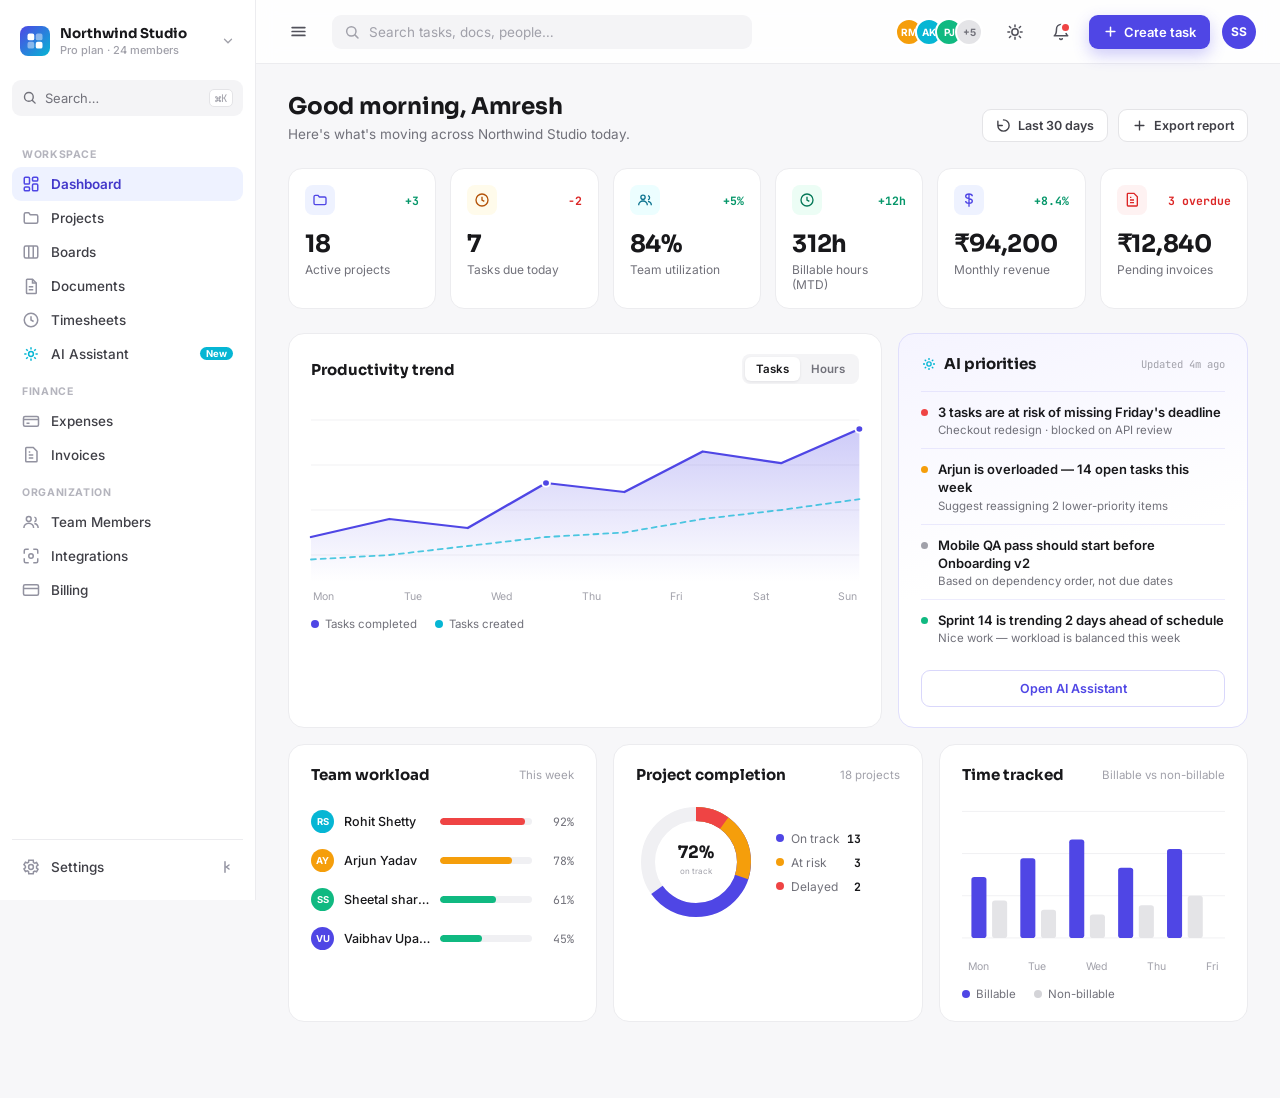
==== index.html @ cc71d393 "Initial commit" ====
<!DOCTYPE html>
<html lang="en">
<head>
  <meta charset="UTF-8" />
  <meta name="viewport" content="width=device-width, initial-scale=1.0" />
  <title>Dashboard · FlowBoard AI</title>

  <link rel="preconnect" href="https://fonts.googleapis.com" />
  <link rel="preconnect" href="https://fonts.gstatic.com" crossorigin />
  <link href="https://fonts.googleapis.com/css2?family=Sora:wght@500;600;700;800&family=Inter:wght@400;500;600;700&family=JetBrains+Mono:wght@400;500&display=swap" rel="stylesheet" />

  <link rel="stylesheet" href="styles.css" />
</head>
<body>

  <div class="app">

    <!--SIDEBAR-->
    <aside class="sidebar" id="sidebar">

      <div class="workspace-switcher" id="workspaceSwitcher">
        <span class="workspace-mark">
          <svg width="18" height="18" viewBox="0 0 24 24" fill="none">
            <rect x="2" y="2" width="9" height="9" rx="2.5" fill="currentColor" />
            <rect x="13" y="2" width="9" height="9" rx="2.5" fill="currentColor" opacity="0.45" />
            <rect x="2" y="13" width="9" height="9" rx="2.5" fill="currentColor" opacity="0.45" />
            <rect x="13" y="13" width="9" height="9" rx="2.5" fill="currentColor" />
          </svg>
        </span>
        <span class="workspace-name">
          Northwind Studio
          <small>Pro plan · 24 members</small>
        </span>
        <svg class="workspace-caret" width="14" height="14" viewBox="0 0 24 24" fill="none" stroke="currentColor" stroke-width="2.2" stroke-linecap="round"><path d="m6 9 6 6 6-6"/></svg>
      </div>

      <button class="sidebar-search" id="searchTrigger">
        <svg width="15" height="15" viewBox="0 0 24 24" fill="none" stroke="currentColor" stroke-width="2.2" stroke-linecap="round"><circle cx="11" cy="11" r="7"/><path d="m21 21-4.3-4.3"/></svg>
        <span>Search…</span>
        <kbd>⌘K</kbd>
      </button>

      <nav class="nav">
        <p class="nav-label">Workspace</p>
        <a class="nav-link is-active" href="index.html" data-tip="Dashboard">
          <svg width="18" height="18" viewBox="0 0 24 24" fill="none" stroke="currentColor" stroke-width="2"><rect x="3" y="3" width="7" height="9" rx="1.5"/><rect x="14" y="3" width="7" height="5" rx="1.5"/><rect x="14" y="12" width="7" height="9" rx="1.5"/><rect x="3" y="16" width="7" height="5" rx="1.5"/></svg>
          <span>Dashboard</span>
        </a>
        <a class="nav-link" href="#" data-soon data-tip="Projects">
          <svg width="18" height="18" viewBox="0 0 24 24" fill="none" stroke="currentColor" stroke-width="2"><path d="M3 7a2 2 0 0 1 2-2h4l2 2.5h8A2 2 0 0 1 21 9.5V17a2 2 0 0 1-2 2H5a2 2 0 0 1-2-2V7Z"/></svg>
          <span>Projects</span>
        </a>
        <a class="nav-link" href="board.html" data-tip="Boards">
          <svg width="18" height="18" viewBox="0 0 24 24" fill="none" stroke="currentColor" stroke-width="2"><rect x="3" y="4" width="18" height="16" rx="2"/><path d="M9 4v16M15 4v16"/></svg>
          <span>Boards</span>
        </a>
        <a class="nav-link" href="#" data-soon data-tip="Documents">
          <svg width="18" height="18" viewBox="0 0 24 24" fill="none" stroke="currentColor" stroke-width="2"><path d="M7 3h7l5 5v13a1 1 0 0 1-1 1H7a1 1 0 0 1-1-1V4a1 1 0 0 1 1-1Z"/><path d="M14 3v5h5M9 13h6M9 17h6"/></svg>
          <span>Documents</span>
        </a>
        <a class="nav-link" href="#" data-soon data-tip="Timesheets">
          <svg width="18" height="18" viewBox="0 0 24 24" fill="none" stroke="currentColor" stroke-width="2"><circle cx="12" cy="12" r="9"/><path d="M12 7v5l3.5 2"/></svg>
          <span>Timesheets</span>
        </a>
        <a class="nav-link nav-link-ai" href="#" data-soon data-tip="AI Assistant">
          <svg width="18" height="18" viewBox="0 0 24 24" fill="none" stroke="currentColor" stroke-width="2" stroke-linejoin="round"><path d="M12 3v3M12 18v3M3 12h3M18 12h3M5.6 5.6l2.1 2.1M16.3 16.3l2.1 2.1M5.6 18.4l2.1-2.1M16.3 7.7l2.1-2.1"/><circle cx="12" cy="12" r="3.2"/></svg>
          <span>AI Assistant</span>
          <span class="nav-pill">New</span>
        </a>

        <p class="nav-label">Finance</p>
        <a class="nav-link" href="#" data-soon data-tip="Expenses">
          <svg width="18" height="18" viewBox="0 0 24 24" fill="none" stroke="currentColor" stroke-width="2"><rect x="2" y="6" width="20" height="13" rx="2"/><path d="M2 10h20M6 15h4"/></svg>
          <span>Expenses</span>
        </a>
        <a class="nav-link" href="#" data-soon data-tip="Invoices">
          <svg width="18" height="18" viewBox="0 0 24 24" fill="none" stroke="currentColor" stroke-width="2"><path d="M6 2h9l5 5v13a1 1 0 0 1-1 1H6a1 1 0 0 1-1-1V3a1 1 0 0 1 1-1Z"/><path d="M9 12h6M9 16h6M9 8h2"/></svg>
          <span>Invoices</span>
        </a>

        <p class="nav-label">Organization</p>
        <a class="nav-link" href="#" data-soon data-tip="Team Members">
          <svg width="18" height="18" viewBox="0 0 24 24" fill="none" stroke="currentColor" stroke-width="2"><circle cx="9" cy="8" r="3.2"/><path d="M2.5 20a6.5 6.5 0 0 1 13 0"/><path d="M16.5 5.5a3.2 3.2 0 0 1 0 6.2M21.5 20a6 6 0 0 0-5-5.9"/></svg>
          <span>Team Members</span>
        </a>
        <a class="nav-link" href="#" data-soon data-tip="Integrations">
          <svg width="18" height="18" viewBox="0 0 24 24" fill="none" stroke="currentColor" stroke-width="2"><path d="M9 3H5a2 2 0 0 0-2 2v4M15 3h4a2 2 0 0 1 2 2v4M9 21H5a2 2 0 0 1-2-2v-4M15 21h4a2 2 0 0 0 2-2v-4"/><circle cx="12" cy="12" r="3"/></svg>
          <span>Integrations</span>
        </a>
        <a class="nav-link" href="#" data-soon data-tip="Billing">
          <svg width="18" height="18" viewBox="0 0 24 24" fill="none" stroke="currentColor" stroke-width="2"><rect x="2" y="5" width="20" height="14" rx="2"/><path d="M2 10h20"/></svg>
          <span>Billing</span>
        </a>
      </nav>

      <div class="sidebar-foot">
        <a class="nav-link" href="#" data-soon data-tip="Settings">
          <svg width="18" height="18" viewBox="0 0 24 24" fill="none" stroke="currentColor" stroke-width="2"><circle cx="12" cy="12" r="3.2"/><path d="M19.4 13a7.6 7.6 0 0 0 0-2l2-1.6-2-3.4-2.4 1a7.8 7.8 0 0 0-1.7-1L15 3h-6l-.3 2.6a7.8 7.8 0 0 0-1.7 1l-2.4-1-2 3.4L4.6 11a7.6 7.6 0 0 0 0 2l-2 1.6 2 3.4 2.4-1a7.8 7.8 0 0 0 1.7 1L9 21h6l.3-2.6a7.8 7.8 0 0 0 1.7-1l2.4 1 2-3.4-2-1.6Z"/></svg>
          <span>Settings</span>
        </a>
        <button class="collapse-btn" id="collapseBtn" aria-label="Collapse sidebar">
          <svg width="16" height="16" viewBox="0 0 24 24" fill="none" stroke="currentColor" stroke-width="2.2" stroke-linecap="round"><path d="M9 4v16M15 9l-4 3 4 3"/></svg>
        </button>
      </div>
    </aside>

    <!--MAIN-->
    <div class="main">

      <header class="topbar">
        <button class="icon-btn mobile-only" id="mobileNavBtn" aria-label="Open menu">
          <svg width="19" height="19" viewBox="0 0 24 24" fill="none" stroke="currentColor" stroke-width="2.2" stroke-linecap="round"><path d="M4 7h16M4 12h16M4 17h16"/></svg>
        </button>

        <div class="topbar-search">
          <svg width="16" height="16" viewBox="0 0 24 24" fill="none" stroke="currentColor" stroke-width="2.2" stroke-linecap="round"><circle cx="11" cy="11" r="7"/><path d="m21 21-4.3-4.3"/></svg>
          <input type="text" placeholder="Search tasks, docs, people…" />
        </div>

        <div class="topbar-right">
          <div class="presence-mini" title="8 teammates online">
            <span class="presence-mini-avatar avatar-amber">RM</span>
            <span class="presence-mini-avatar avatar-cyan">AK</span>
            <span class="presence-mini-avatar avatar-emerald">PJ</span>
            <span class="presence-mini-avatar presence-mini-more">+5</span>
          </div>

          <button class="icon-btn" id="themeToggle" aria-label="Toggle dark mode">
            <svg class="icon-sun" width="18" height="18" viewBox="0 0 24 24" fill="none" stroke="currentColor" stroke-width="2" stroke-linecap="round"><circle cx="12" cy="12" r="4.2"/><path d="M12 2.5v2.4M12 19.1v2.4M4.6 4.6l1.7 1.7M17.7 17.7l1.7 1.7M2.5 12h2.4M19.1 12h2.4M4.6 19.4l1.7-1.7M17.7 6.3l1.7-1.7"/></svg>
            <svg class="icon-moon" width="18" height="18" viewBox="0 0 24 24" fill="none" stroke="currentColor" stroke-width="2" stroke-linecap="round" stroke-linejoin="round"><path d="M20 14.5A8.5 8.5 0 1 1 9.5 4a6.8 6.8 0 0 0 10.5 10.5Z"/></svg>
          </button>

          <button class="icon-btn has-dot" id="notifBtn" aria-label="Notifications">
            <svg width="18" height="18" viewBox="0 0 24 24" fill="none" stroke="currentColor" stroke-width="2" stroke-linecap="round" stroke-linejoin="round"><path d="M18 8a6 6 0 0 0-12 0c0 7-3 9-3 9h18s-3-2-3-9"/><path d="M13.7 21a2 2 0 0 1-3.4 0"/></svg>
          </button>

          <button class="create-btn" id="createTaskBtn">
            <svg width="15" height="15" viewBox="0 0 24 24" fill="none" stroke="currentColor" stroke-width="2.4" stroke-linecap="round"><path d="M12 5v14M5 12h14"/></svg>
            Create task
          </button>

          <button class="user-chip" id="userMenuBtn">
            <span class="user-avatar avatar-indigo">SS</span>
          </button>
        </div>
      </header>

      <main class="content">

        <div class="page-head">
          <div>
            <h1>Good morning, Amresh</h1>
            <p>Here's what's moving across Northwind Studio today.</p>
          </div>
          <div class="page-head-actions">
            <button class="ghost-btn">
              <svg width="15" height="15" viewBox="0 0 24 24" fill="none" stroke="currentColor" stroke-width="2.2" stroke-linecap="round"><path d="M3 12a9 9 0 1 0 9-9M3 12V5M3 12h7"/></svg>
              Last 30 days
            </button>
            <button class="ghost-btn">
              <svg width="15" height="15" viewBox="0 0 24 24" fill="none" stroke="currentColor" stroke-width="2.2" stroke-linecap="round"><path d="M12 5v14M5 12h14"/></svg>
              Export report
            </button>
          </div>
        </div>

        <!--KPI CARDS-->
        <section class="kpi-grid">

          <div class="kpi-card">
            <div class="kpi-top">
              <span class="kpi-icon kpi-icon-indigo">
                <svg width="16" height="16" viewBox="0 0 24 24" fill="none" stroke="currentColor" stroke-width="2"><path d="M3 7a2 2 0 0 1 2-2h4l2 2.5h8A2 2 0 0 1 21 9.5V17a2 2 0 0 1-2 2H5a2 2 0 0 1-2-2V7Z"/></svg>
              </span>
              <span class="kpi-trend kpi-trend-up">+3</span>
            </div>
            <p class="kpi-value">18</p>
            <p class="kpi-label">Active projects</p>
          </div>

          <div class="kpi-card">
            <div class="kpi-top">
              <span class="kpi-icon kpi-icon-warning">
                <svg width="16" height="16" viewBox="0 0 24 24" fill="none" stroke="currentColor" stroke-width="2"><circle cx="12" cy="12" r="9"/><path d="M12 7v5l3.5 2"/></svg>
              </span>
              <span class="kpi-trend kpi-trend-down">-2</span>
            </div>
            <p class="kpi-value">7</p>
            <p class="kpi-label">Tasks due today</p>
          </div>

          <div class="kpi-card">
            <div class="kpi-top">
              <span class="kpi-icon kpi-icon-cyan">
                <svg width="16" height="16" viewBox="0 0 24 24" fill="none" stroke="currentColor" stroke-width="2"><circle cx="9" cy="8" r="3.2"/><path d="M2.5 20a6.5 6.5 0 0 1 13 0"/><path d="M16.5 5.5a3.2 3.2 0 0 1 0 6.2M21.5 20a6 6 0 0 0-5-5.9"/></svg>
              </span>
              <span class="kpi-trend kpi-trend-up">+5%</span>
            </div>
            <p class="kpi-value">84%</p>
            <p class="kpi-label">Team utilization</p>
          </div>

          <div class="kpi-card">
            <div class="kpi-top">
              <span class="kpi-icon kpi-icon-emerald">
                <svg width="16" height="16" viewBox="0 0 24 24" fill="none" stroke="currentColor" stroke-width="2"><circle cx="12" cy="12" r="9"/><path d="M12 7v5l3.5 2"/></svg>
              </span>
              <span class="kpi-trend kpi-trend-up">+12h</span>
            </div>
            <p class="kpi-value">312h</p>
            <p class="kpi-label">Billable hours (MTD)</p>
          </div>

          <div class="kpi-card">
            <div class="kpi-top">
              <span class="kpi-icon kpi-icon-indigo">
                <svg width="16" height="16" viewBox="0 0 24 24" fill="none" stroke="currentColor" stroke-width="2"><path d="M12 2v20M17 6.5c0-2-2.2-3.5-5-3.5s-5 1.4-5 3.5 2.2 3 5 3.5c2.8.5 5 1.5 5 3.5s-2.2 3.5-5 3.5-5-1.5-5-3.5"/></svg>
              </span>
              <span class="kpi-trend kpi-trend-up">+8.4%</span>
            </div>
            <p class="kpi-value">₹94,200</p>
            <p class="kpi-label">Monthly revenue</p>
          </div>

          <div class="kpi-card">
            <div class="kpi-top">
              <span class="kpi-icon kpi-icon-danger">
                <svg width="16" height="16" viewBox="0 0 24 24" fill="none" stroke="currentColor" stroke-width="2"><path d="M6 2h9l5 5v13a1 1 0 0 1-1 1H6a1 1 0 0 1-1-1V3a1 1 0 0 1 1-1Z"/><path d="M9 12h6M9 16h6M9 8h2"/></svg>
              </span>
              <span class="kpi-trend kpi-trend-down">3 overdue</span>
            </div>
            <p class="kpi-value">₹12,840</p>
            <p class="kpi-label">Pending invoices</p>
          </div>

        </section>

        <!--ANALYTICS + AI WIDGET-->
        <section class="dash-grid">

          <div class="panel chart-panel">
            <div class="panel-head">
              <h2>Productivity trend</h2>
              <div class="panel-tabs">
                <button class="panel-tab is-active">Tasks</button>
                <button class="panel-tab">Hours</button>
              </div>
            </div>
            <svg class="trend-chart" viewBox="0 0 560 200" preserveAspectRatio="none">
              <defs>
                <linearGradient id="trendFill" x1="0" y1="0" x2="0" y2="1">
                  <stop offset="0%" stop-color="#4F46E5" stop-opacity="0.28"/>
                  <stop offset="100%" stop-color="#4F46E5" stop-opacity="0"/>
                </linearGradient>
              </defs>
              <g class="grid-lines">
                <line x1="0" y1="20" x2="560" y2="20"/>
                <line x1="0" y1="70" x2="560" y2="70"/>
                <line x1="0" y1="120" x2="560" y2="120"/>
                <line x1="0" y1="170" x2="560" y2="170"/>
              </g>
              <path class="trend-area" d="M0,150 L80,130 L160,140 L240,90 L320,100 L400,55 L480,68 L560,30 L560,200 L0,200 Z" fill="url(#trendFill)"/>
              <path class="trend-line" d="M0,150 L80,130 L160,140 L240,90 L320,100 L400,55 L480,68 L560,30" fill="none"/>
              <path class="trend-line-2" d="M0,175 L80,170 L160,160 L240,150 L320,145 L400,130 L480,120 L560,108" fill="none"/>
              <g class="trend-dots">
                <circle cx="240" cy="90" r="4"/>
                <circle cx="560" cy="30" r="4"/>
              </g>
            </svg>
            <div class="chart-axis">
              <span>Mon</span><span>Tue</span><span>Wed</span><span>Thu</span><span>Fri</span><span>Sat</span><span>Sun</span>
            </div>
            <div class="chart-legend">
              <span><i class="dot dot-indigo"></i>Tasks completed</span>
              <span><i class="dot dot-cyan"></i>Tasks created</span>
            </div>
          </div>

          <div class="panel ai-panel">
            <div class="panel-head">
              <h2>
                <svg width="16" height="16" viewBox="0 0 24 24" fill="none" stroke="currentColor" stroke-width="2" stroke-linejoin="round"><path d="M12 3v3M12 18v3M3 12h3M18 12h3M5.6 5.6l2.1 2.1M16.3 16.3l2.1 2.1M5.6 18.4l2.1-2.1M16.3 7.7l2.1-2.1"/><circle cx="12" cy="12" r="3.2"/></svg>
                AI priorities
              </h2>
              <span class="ai-refresh">Updated 4m ago</span>
            </div>

            <div class="ai-item ai-item-danger">
              <span class="ai-item-dot"></span>
              <div>
                <p class="ai-item-title">3 tasks are at risk of missing Friday's deadline</p>
                <p class="ai-item-sub">Checkout redesign · blocked on API review</p>
              </div>
            </div>

            <div class="ai-item ai-item-warning">
              <span class="ai-item-dot"></span>
              <div>
                <p class="ai-item-title">Arjun is overloaded — 14 open tasks this week</p>
                <p class="ai-item-sub">Suggest reassigning 2 lower-priority items</p>
              </div>
            </div>

            <div class="ai-item">
              <span class="ai-item-dot"></span>
              <div>
                <p class="ai-item-title">Mobile QA pass should start before Onboarding v2</p>
                <p class="ai-item-sub">Based on dependency order, not due dates</p>
              </div>
            </div>

            <div class="ai-item ai-item-success">
              <span class="ai-item-dot"></span>
              <div>
                <p class="ai-item-title">Sprint 14 is trending 2 days ahead of schedule</p>
                <p class="ai-item-sub">Nice work — workload is balanced this week</p>
              </div>
            </div>

            <button class="ai-cta">Open AI Assistant</button>
          </div>

        </section>

        <section class="dash-grid dash-grid-secondary">

          <div class="panel">
            <div class="panel-head">
              <h2>Team workload</h2>
              <span class="panel-note">This week</span>
            </div>
            <div class="workload-list">
              <div class="workload-row">
                <span class="mini-avatar avatar-cyan">RS</span>
                <span class="workload-name">Rohit Shetty</span>
                <div class="workload-bar"><i style="width:92%; background:#EF4444;"></i></div>
                <span class="workload-pct">92%</span>
              </div>
              <div class="workload-row">
                <span class="mini-avatar avatar-amber">AY</span>
                <span class="workload-name">Arjun Yadav</span>
                <div class="workload-bar"><i style="width:78%; background:#F59E0B;"></i></div>
                <span class="workload-pct">78%</span>
              </div>
              <div class="workload-row">
                <span class="mini-avatar avatar-emerald">SS</span>
                <span class="workload-name">Sheetal sharma</span>
                <div class="workload-bar"><i style="width:61%; background:#10B981;"></i></div>
                <span class="workload-pct">61%</span>
              </div>
              <div class="workload-row">
                <span class="mini-avatar avatar-indigo">VU</span>
                <span class="workload-name">Vaibhav Upadhyay</span>
                <div class="workload-bar"><i style="width:45%; background:#10B981;"></i></div>
                <span class="workload-pct">45%</span>
              </div>
            </div>
          </div>

          <div class="panel">
            <div class="panel-head">
              <h2>Project completion</h2>
              <span class="panel-note">18 projects</span>
            </div>
            <div class="donut-wrap">
              <svg viewBox="0 0 120 120" class="donut">
                <circle cx="60" cy="60" r="48" fill="none" stroke-width="14" class="donut-track"/>
                <circle cx="60" cy="60" r="48" fill="none" stroke-width="14" class="donut-seg donut-seg-1" stroke-dasharray="301.6" stroke-dashoffset="105.5"/>
                <circle cx="60" cy="60" r="48" fill="none" stroke-width="14" class="donut-seg donut-seg-2" stroke-dasharray="301.6" stroke-dashoffset="211"/>
                <circle cx="60" cy="60" r="48" fill="none" stroke-width="14" class="donut-seg donut-seg-3" stroke-dasharray="301.6" stroke-dashoffset="271.5"/>
                <text x="60" y="56" class="donut-num">72%</text>
                <text x="60" y="72" class="donut-sub">on track</text>
              </svg>
              <div class="donut-legend">
                <span><i class="dot dot-indigo"></i>On track <b>13</b></span>
                <span><i class="dot dot-warning"></i>At risk <b>3</b></span>
                <span><i class="dot dot-danger"></i>Delayed <b>2</b></span>
              </div>
            </div>
          </div>

          <div class="panel">
            <div class="panel-head">
              <h2>Time tracked</h2>
              <span class="panel-note">Billable vs non-billable</span>
            </div>
            <svg class="bar-chart" viewBox="0 0 280 160" preserveAspectRatio="none">
              <g class="bar-grid">
                <line x1="0" y1="10" x2="280" y2="10"/>
                <line x1="0" y1="55" x2="280" y2="55"/>
                <line x1="0" y1="100" x2="280" y2="100"/>
                <line x1="0" y1="145" x2="280" y2="145"/>
              </g>
              <g class="bars">
                <rect x="10" y="80" width="16" height="65" rx="3" class="bar-billable"/>
                <rect x="32" y="105" width="16" height="40" rx="3" class="bar-nonbillable"/>
                <rect x="62" y="60" width="16" height="85" rx="3" class="bar-billable"/>
                <rect x="84" y="115" width="16" height="30" rx="3" class="bar-nonbillable"/>
                <rect x="114" y="40" width="16" height="105" rx="3" class="bar-billable"/>
                <rect x="136" y="120" width="16" height="25" rx="3" class="bar-nonbillable"/>
                <rect x="166" y="70" width="16" height="75" rx="3" class="bar-billable"/>
                <rect x="188" y="110" width="16" height="35" rx="3" class="bar-nonbillable"/>
                <rect x="218" y="50" width="16" height="95" rx="3" class="bar-billable"/>
                <rect x="240" y="100" width="16" height="45" rx="3" class="bar-nonbillable"/>
              </g>
            </svg>
            <div class="chart-axis chart-axis-5">
              <span>Mon</span><span>Tue</span><span>Wed</span><span>Thu</span><span>Fri</span>
            </div>
            <div class="chart-legend">
              <span><i class="dot dot-indigo"></i>Billable</span>
              <span><i class="dot dot-neutral"></i>Non-billable</span>
            </div>
          </div>

        </section>

      </main>
    </div>
  </div>

  <div class="drawer-overlay" id="drawerOverlay"></div>
  <div class="toast" id="toast">
    <svg width="18" height="18" viewBox="0 0 24 24" fill="none" stroke="currentColor" stroke-width="2.4" stroke-linecap="round" stroke-linejoin="round"><path d="M20 6 9 17l-5-5"/></svg>
    <span id="toastText">Done</span>
  </div>

  <script src="app.js"></script>
</body>
</html>
---- styles.css ----
/* ====================================================================
   FlowBoard AI — app shell (dashboard + board)
   Same approach as the login page: no custom properties, theming is
   done by duplicating the rules that change under body.dark.
   ==================================================================== */

* {
  margin: 0;
  padding: 0;
  box-sizing: border-box;
}

body {
  font-family: "Inter", -apple-system, BlinkMacSystemFont, sans-serif;
  background: #F7F7F9;
  color: #18181B;
  transition: background 0.3s ease, color 0.3s ease;
}

body.dark {
  background: #0B0B12;
  color: #F4F4F6;
}

a { color: inherit; text-decoration: none; }
button { font-family: inherit; cursor: pointer; background: none; border: none; }
input { font-family: inherit; }
ul { list-style: none; }
svg { display: block; }

/* ================================================================
   APP SHELL
   ================================================================ */

.app {
  display: flex;
  min-height: 100vh;
}

/* ---------------------------------------------------------------- */
/* Sidebar                                                            */
/* ---------------------------------------------------------------- */

.sidebar {
  width: 256px;
  flex-shrink: 0;
  background: #ffffff;
  border-right: 1px solid #ECECEF;
  display: flex;
  flex-direction: column;
  padding: 16px 12px;
  position: sticky;
  top: 0;
  height: 100vh;
  overflow-y: auto;
  transition: width 0.22s ease, transform 0.25s ease;
  z-index: 30;
}

body.dark .sidebar {
  background: #111118;
  border-right-color: #1F1F2B;
}

.sidebar.is-collapsed {
  width: 76px;
}

.workspace-switcher {
  display: flex;
  align-items: center;
  gap: 10px;
  padding: 9px 8px;
  border-radius: 10px;
  cursor: pointer;
  transition: background 0.15s ease;
  margin-bottom: 14px;
}

.workspace-switcher:hover {
  background: #F4F4F6;
}

body.dark .workspace-switcher:hover {
  background: #1A1A24;
}

.workspace-mark {
  width: 30px;
  height: 30px;
  border-radius: 8px;
  flex-shrink: 0;
  display: grid;
  place-items: center;
  color: #fff;
  background: linear-gradient(135deg, #4F46E5, #06B6D4);
}

.workspace-name {
  display: flex;
  flex-direction: column;
  font-family: "Sora", sans-serif;
  font-weight: 700;
  font-size: 13.5px;
  line-height: 1.3;
  white-space: nowrap;
  overflow: hidden;
}

.workspace-name small {
  font-family: "Inter", sans-serif;
  font-weight: 500;
  font-size: 11px;
  color: #A1A1AA;
}

.workspace-caret {
  margin-left: auto;
  color: #A1A1AA;
  flex-shrink: 0;
}

.sidebar.is-collapsed .workspace-name,
.sidebar.is-collapsed .workspace-caret,
.sidebar.is-collapsed .sidebar-search span,
.sidebar.is-collapsed .sidebar-search kbd,
.sidebar.is-collapsed .nav-label,
.sidebar.is-collapsed .nav-link span,
.sidebar.is-collapsed .nav-pill {
  display: none;
}

.sidebar-search {
  display: flex;
  align-items: center;
  gap: 8px;
  width: 100%;
  padding: 9px 10px;
  border-radius: 9px;
  background: #F4F4F6;
  color: #71717A;
  font-size: 13px;
  margin-bottom: 18px;
}

body.dark .sidebar-search {
  background: #1A1A24;
  color: #9292A0;
}

.sidebar-search span { flex: 1; text-align: left; }

.sidebar-search kbd {
  font-family: "JetBrains Mono", monospace;
  font-size: 10.5px;
  background: #ffffff;
  border: 1px solid #E4E4E7;
  border-radius: 5px;
  padding: 1px 5px;
  color: #A1A1AA;
}

body.dark .sidebar-search kbd {
  background: #111118;
  border-color: #2A2A38;
}

.nav {
  flex: 1;
  display: flex;
  flex-direction: column;
}

.nav-label {
  font-size: 10.5px;
  font-weight: 700;
  text-transform: uppercase;
  letter-spacing: 0.06em;
  color: #B4B4BD;
  padding: 14px 10px 6px;
}

body.dark .nav-label { color: #54545F; }

.nav-link {
  display: flex;
  align-items: center;
  gap: 11px;
  padding: 8px 10px;
  border-radius: 9px;
  font-size: 13.5px;
  font-weight: 500;
  color: #3F3F46;
  position: relative;
}

body.dark .nav-link { color: #C7C7D1; }

.nav-link svg { flex-shrink: 0; color: #9292A0; }

.nav-link:hover {
  background: #F4F4F6;
  color: #18181B;
}

body.dark .nav-link:hover {
  background: #1A1A24;
  color: #F4F4F6;
}

.nav-link.is-active {
  background: #EEF2FF;
  color: #4338CA;
  font-weight: 600;
}

.nav-link.is-active svg { color: #4F46E5; }

body.dark .nav-link.is-active {
  background: rgba(79, 70, 229, 0.18);
  color: #A5A6F6;
}

body.dark .nav-link.is-active svg { color: #8B85F0; }

.nav-link-ai svg { color: #06B6D4; }

.nav-pill {
  margin-left: auto;
  font-size: 9.5px;
  font-weight: 700;
  background: #06B6D4;
  color: #fff;
  padding: 1px 6px;
  border-radius: 999px;
}

.sidebar-foot {
  border-top: 1px solid #ECECEF;
  padding-top: 10px;
  margin-top: 8px;
  display: flex;
  align-items: center;
  gap: 6px;
}

body.dark .sidebar-foot { border-top-color: #1F1F2B; }

.sidebar-foot .nav-link { flex: 1; }

.collapse-btn {
  width: 32px;
  height: 32px;
  border-radius: 8px;
  display: grid;
  place-items: center;
  color: #9292A0;
  flex-shrink: 0;
}

.collapse-btn:hover { background: #F4F4F6; color: #18181B; }
body.dark .collapse-btn:hover { background: #1A1A24; color: #F4F4F6; }

.sidebar.is-collapsed .collapse-btn svg { transform: rotate(180deg); }

/* ---------------------------------------------------------------- */
/* Topbar                                                             */
/* ---------------------------------------------------------------- */

.main {
  flex: 1;
  min-width: 0;
  display: flex;
  flex-direction: column;
}

.topbar {
  height: 64px;
  flex-shrink: 0;
  display: flex;
  align-items: center;
  gap: 16px;
  padding: 0 24px;
  background: rgba(255, 255, 255, 0.85);
  backdrop-filter: blur(10px);
  border-bottom: 1px solid #ECECEF;
  position: sticky;
  top: 0;
  z-index: 20;
}

body.dark .topbar {
  background: rgba(17, 17, 24, 0.85);
  border-bottom-color: #1F1F2B;
}

.mobile-only { display: none; }

.topbar-search {
  flex: 1;
  max-width: 420px;
  display: flex;
  align-items: center;
  gap: 9px;
  background: #F4F4F6;
  border-radius: 9px;
  padding: 9px 12px;
  color: #A1A1AA;
}

body.dark .topbar-search { background: #1A1A24; }

.topbar-search input {
  flex: 1;
  background: none;
  border: none;
  outline: none;
  font-size: 13.5px;
  color: #18181B;
}

body.dark .topbar-search input { color: #F4F4F6; }
.topbar-search input::placeholder { color: #A1A1AA; }

.topbar-right {
  margin-left: auto;
  display: flex;
  align-items: center;
  gap: 10px;
}

.presence-mini {
  display: flex;
  margin-right: 4px;
}

.presence-mini-avatar {
  width: 28px;
  height: 28px;
  border-radius: 50%;
  display: grid;
  place-items: center;
  font-size: 10px;
  font-weight: 700;
  color: #fff;
  border: 2px solid #ffffff;
  margin-left: -8px;
}

body.dark .presence-mini-avatar { border-color: #111118; }
.presence-mini-avatar:first-child { margin-left: 0; }
.presence-mini-more { background: #E4E4E7; color: #71717A; }
body.dark .presence-mini-more { background: #262633; color: #C7C7D1; }

.icon-btn {
  width: 36px;
  height: 36px;
  border-radius: 9px;
  display: grid;
  place-items: center;
  color: #52525B;
  position: relative;
}

.icon-btn:hover { background: #F4F4F6; }
body.dark .icon-btn { color: #C7C7D1; }
body.dark .icon-btn:hover { background: #1A1A24; }

.icon-moon { display: none; }
body.dark .icon-sun { display: none; }
body.dark .icon-moon { display: block; }

.icon-btn.has-dot::after {
  content: "";
  position: absolute;
  top: 8px;
  right: 8px;
  width: 7px;
  height: 7px;
  border-radius: 50%;
  background: #EF4444;
  border: 2px solid #fff;
}

body.dark .icon-btn.has-dot::after { border-color: #111118; }

.create-btn {
  display: flex;
  align-items: center;
  gap: 6px;
  background: #4F46E5;
  color: #fff;
  font-size: 13px;
  font-weight: 600;
  padding: 9px 14px;
  border-radius: 9px;
  box-shadow: 0 6px 16px rgba(79, 70, 229, 0.28);
  transition: background 0.15s ease, transform 0.12s ease;
  white-space: nowrap;
}

.create-btn:hover { background: #4338CA; transform: translateY(-1px); }

.user-chip {
  margin-left: 2px;
  border-radius: 50%;
}

.user-avatar {
  width: 34px;
  height: 34px;
  border-radius: 50%;
  display: grid;
  place-items: center;
  font-size: 12px;
  font-weight: 700;
  color: #fff;
}

/* small reusable avatar palette — literal colors throughout */
.avatar-amber { background: #F59E0B; }
.avatar-cyan { background: #06B6D4; }
.avatar-emerald { background: #10B981; }
.avatar-indigo { background: #4F46E5; }

.mini-avatar {
  width: 23px;
  height: 23px;
  border-radius: 50%;
  display: grid;
  place-items: center;
  font-size: 9.5px;
  font-weight: 700;
  color: #fff;
  flex-shrink: 0;
}

/* ---------------------------------------------------------------- */
/* Content area                                                       */
/* ---------------------------------------------------------------- */

.content {
  flex: 1;
  padding: 28px 32px 60px;
  max-width: 1320px;
  width: 100%;
  margin: 0 auto;
}

.page-head {
  display: flex;
  align-items: flex-end;
  justify-content: space-between;
  gap: 16px;
  margin-bottom: 26px;
  flex-wrap: wrap;
}

.page-head h1 {
  font-family: "Sora", sans-serif;
  font-size: 23px;
  font-weight: 700;
  letter-spacing: -0.01em;
  margin-bottom: 5px;
}

.page-head p {
  font-size: 13.5px;
  color: #71717A;
}

body.dark .page-head p { color: #9292A0; }

.page-head-actions {
  display: flex;
  gap: 10px;
}

.ghost-btn {
  display: flex;
  align-items: center;
  gap: 7px;
  font-size: 12.5px;
  font-weight: 600;
  color: #3F3F46;
  background: #ffffff;
  border: 1px solid #E4E4E7;
  padding: 8px 13px;
  border-radius: 9px;
  white-space: nowrap;
  transition: border-color 0.15s ease, transform 0.12s ease;
}

.ghost-btn:hover { border-color: #C7C7D1; transform: translateY(-1px); }

body.dark .ghost-btn {
  background: #15151E;
  border-color: #262633;
  color: #D4D4D8;
}

body.dark .ghost-btn:hover { border-color: #3A3A48; }

/* ================================================================
   KPI CARDS
   ================================================================ */

.kpi-grid {
  display: grid;
  grid-template-columns: repeat(6, 1fr);
  gap: 14px;
  margin-bottom: 24px;
}

.kpi-card {
  background: #ffffff;
  border: 1px solid #ECECEF;
  border-radius: 14px;
  padding: 16px;
  transition: transform 0.15s ease, box-shadow 0.15s ease;
}

.kpi-card:hover {
  transform: translateY(-2px);
  box-shadow: 0 12px 28px rgba(24, 24, 40, 0.06);
}

body.dark .kpi-card {
  background: #15151E;
  border-color: #232330;
}

body.dark .kpi-card:hover {
  box-shadow: 0 12px 28px rgba(0, 0, 0, 0.3);
}

.kpi-top {
  display: flex;
  align-items: center;
  justify-content: space-between;
  margin-bottom: 14px;
}

.kpi-icon {
  width: 30px;
  height: 30px;
  border-radius: 8px;
  display: grid;
  place-items: center;
}

.kpi-icon-indigo { background: #EEF2FF; color: #4F46E5; }
.kpi-icon-cyan { background: #ECFEFF; color: #0E7490; }
.kpi-icon-emerald { background: #ECFDF5; color: #047857; }
.kpi-icon-warning { background: #FFFBEB; color: #B45309; }
.kpi-icon-danger { background: #FEF2F2; color: #DC2626; }

body.dark .kpi-icon-indigo { background: rgba(79, 70, 229, 0.18); color: #A5A6F6; }
body.dark .kpi-icon-cyan { background: rgba(6, 182, 212, 0.16); color: #67E8F9; }
body.dark .kpi-icon-emerald { background: rgba(16, 185, 129, 0.16); color: #6EE7B7; }
body.dark .kpi-icon-warning { background: rgba(245, 158, 11, 0.16); color: #FCD34D; }
body.dark .kpi-icon-danger { background: rgba(239, 68, 68, 0.16); color: #FCA5A5; }

.kpi-trend {
  font-size: 11.5px;
  font-weight: 700;
  font-family: "JetBrains Mono", monospace;
}

.kpi-trend-up { color: #059669; }
.kpi-trend-down { color: #DC2626; }
body.dark .kpi-trend-up { color: #34D399; }
body.dark .kpi-trend-down { color: #F87171; }

.kpi-value {
  font-family: "Sora", sans-serif;
  font-size: 24px;
  font-weight: 700;
  letter-spacing: -0.01em;
  margin-bottom: 3px;
}

.kpi-label {
  font-size: 12px;
  color: #71717A;
}

body.dark .kpi-label { color: #9292A0; }

/* ================================================================
   DASHBOARD GRID / PANELS
   ================================================================ */

.dash-grid {
  display: grid;
  grid-template-columns: 1.7fr 1fr;
  gap: 16px;
  margin-bottom: 16px;
}

.dash-grid-secondary {
  grid-template-columns: 1fr 1fr 1fr;
}

.panel {
  background: #ffffff;
  border: 1px solid #ECECEF;
  border-radius: 16px;
  padding: 20px 22px;
}

body.dark .panel {
  background: #15151E;
  border-color: #232330;
}

.panel-head {
  display: flex;
  align-items: center;
  justify-content: space-between;
  margin-bottom: 18px;
}

.panel-head h2 {
  font-family: "Sora", sans-serif;
  font-size: 15px;
  font-weight: 700;
  display: flex;
  align-items: center;
  gap: 7px;
}

.panel-head h2 svg { color: #06B6D4; }

.panel-note {
  font-size: 11.5px;
  color: #A1A1AA;
}

.panel-tabs {
  display: flex;
  background: #F4F4F6;
  border-radius: 8px;
  padding: 3px;
}

body.dark .panel-tabs { background: #1C1C26; }

.panel-tab {
  font-size: 11.5px;
  font-weight: 600;
  color: #71717A;
  padding: 5px 11px;
  border-radius: 6px;
}

.panel-tab.is-active {
  background: #ffffff;
  color: #18181B;
  box-shadow: 0 1px 3px rgba(16, 16, 24, 0.08);
}

body.dark .panel-tab { color: #9292A0; }
body.dark .panel-tab.is-active { background: #2A2A38; color: #F4F4F6; }

/* Trend chart (line) */

.trend-chart {
  width: 100%;
  height: 180px;
  overflow: visible;
}

.grid-lines line {
  stroke: #F0F0F3;
  stroke-width: 1;
}

body.dark .grid-lines line { stroke: #20202C; }

.trend-line {
  stroke: #4F46E5;
  stroke-width: 2.5;
  stroke-linecap: round;
  stroke-linejoin: round;
}

.trend-line-2 {
  stroke: #06B6D4;
  stroke-width: 2;
  stroke-linecap: round;
  stroke-linejoin: round;
  stroke-dasharray: 5 5;
  opacity: 0.7;
}

.trend-dots circle { fill: #4F46E5; stroke: #fff; stroke-width: 2; }
body.dark .trend-dots circle { stroke: #15151E; }

.chart-axis {
  display: flex;
  justify-content: space-between;
  font-size: 10.5px;
  color: #A1A1AA;
  margin-top: 8px;
  padding: 0 2px;
}

.chart-legend {
  display: flex;
  gap: 18px;
  margin-top: 14px;
}

.chart-legend span {
  display: flex;
  align-items: center;
  gap: 6px;
  font-size: 11.5px;
  color: #71717A;
}

body.dark .chart-legend span { color: #9292A0; }

.dot {
  width: 8px;
  height: 8px;
  border-radius: 50%;
  display: inline-block;
}

.dot-indigo { background: #4F46E5; }
.dot-cyan { background: #06B6D4; }
.dot-warning { background: #F59E0B; }
.dot-danger { background: #EF4444; }
.dot-neutral { background: #D4D4D8; }

/* AI priority panel */

.ai-panel {
  background: linear-gradient(165deg, #F5F4FF 0%, #FFFFFF 55%);
  border-color: #E0DFFC;
}

body.dark .ai-panel {
  background: linear-gradient(165deg, rgba(79, 70, 229, 0.14) 0%, #15151E 60%);
  border-color: #2B2A45;
}

.ai-refresh {
  font-size: 10.5px;
  color: #A1A1AA;
  font-family: "JetBrains Mono", monospace;
}

.ai-item {
  display: flex;
  gap: 10px;
  padding: 11px 0;
  border-top: 1px solid rgba(79, 70, 229, 0.1);
}

body.dark .ai-item { border-top-color: rgba(255, 255, 255, 0.06); }
.ai-item:first-of-type { border-top: none; padding-top: 0; }

.ai-item-dot {
  width: 7px;
  height: 7px;
  border-radius: 50%;
  background: #A1A1AA;
  margin-top: 6px;
  flex-shrink: 0;
}

.ai-item-danger .ai-item-dot { background: #EF4444; }
.ai-item-warning .ai-item-dot { background: #F59E0B; }
.ai-item-success .ai-item-dot { background: #10B981; }

.ai-item-title {
  font-size: 13px;
  font-weight: 600;
  line-height: 1.4;
  margin-bottom: 2px;
}

.ai-item-sub {
  font-size: 11.5px;
  color: #71717A;
}

body.dark .ai-item-sub { color: #9292A0; }

.ai-cta {
  width: 100%;
  margin-top: 14px;
  padding: 10px;
  border-radius: 9px;
  background: #ffffff;
  border: 1px solid #D9D7FB;
  font-size: 12.5px;
  font-weight: 600;
  color: #4F46E5;
  transition: background 0.15s ease;
}

.ai-cta:hover { background: #EEF2FF; }

body.dark .ai-cta {
  background: #1C1C2A;
  border-color: #322F55;
  color: #A5A6F6;
}

body.dark .ai-cta:hover { background: #232238; }

/* Workload list */

.workload-row {
  display: flex;
  align-items: center;
  gap: 10px;
  padding: 8px 0;
}

.workload-name {
  font-size: 12.5px;
  font-weight: 500;
  width: 86px;
  flex-shrink: 0;
  overflow: hidden;
  text-overflow: ellipsis;
  white-space: nowrap;
}

.workload-bar {
  flex: 1;
  height: 7px;
  border-radius: 99px;
  background: #F0F0F3;
  overflow: hidden;
}

body.dark .workload-bar { background: #20202C; }

.workload-bar i {
  display: block;
  height: 100%;
  border-radius: 99px;
}

.workload-pct {
  font-size: 11.5px;
  font-family: "JetBrains Mono", monospace;
  color: #71717A;
  width: 32px;
  text-align: right;
}

body.dark .workload-pct { color: #9292A0; }

/* Donut chart */

.donut-wrap {
  display: flex;
  align-items: center;
  gap: 20px;
}

.donut {
  width: 120px;
  height: 120px;
  flex-shrink: 0;
  transform: rotate(-90deg);
}

.donut-track { stroke: #F0F0F3; }
body.dark .donut-track { stroke: #20202C; }

.donut-seg-1 { stroke: #4F46E5; }
.donut-seg-2 { stroke: #F59E0B; }
.donut-seg-3 { stroke: #EF4444; }

.donut-num, .donut-sub {
  transform: rotate(90deg);
  transform-origin: 60px 60px;
  text-anchor: middle;
  fill: #18181B;
  font-family: "Sora", sans-serif;
}

body.dark .donut-num, body.dark .donut-sub { fill: #F4F4F6; }

.donut-num { font-size: 17px; font-weight: 700; }
.donut-sub { font-size: 8px; fill: #A1A1AA; font-family: "Inter", sans-serif; }

.donut-legend {
  display: flex;
  flex-direction: column;
  gap: 9px;
}

.donut-legend span {
  display: flex;
  align-items: center;
  gap: 7px;
  font-size: 12px;
  color: #71717A;
}

body.dark .donut-legend span { color: #9292A0; }
.donut-legend b { color: #18181B; margin-left: auto; font-family: "JetBrains Mono", monospace; font-size: 11.5px; }
body.dark .donut-legend b { color: #F4F4F6; }

/* Bar chart */

.bar-chart {
  width: 100%;
  height: 150px;
}

.bar-grid line { stroke: #F0F0F3; stroke-width: 1; }
body.dark .bar-grid line { stroke: #20202C; }

.bar-billable { fill: #4F46E5; }
.bar-nonbillable { fill: #E4E4E7; }
body.dark .bar-nonbillable { fill: #2A2A38; }

.chart-axis-5 { padding: 0 6px; }

/* ================================================================
   RESPONSIVE — shell + dashboard
   ================================================================ */

@media (max-width: 1180px) {
  .kpi-grid { grid-template-columns: repeat(3, 1fr); }
  .dash-grid { grid-template-columns: 1fr; }
  .dash-grid-secondary { grid-template-columns: 1fr 1fr; }
}

@media (max-width: 860px) {
  .sidebar {
    position: fixed;
    left: 0;
    transform: translateX(-100%);
  }
  .sidebar.is-open { transform: translateX(0); box-shadow: 20px 0 60px rgba(0,0,0,0.25); }
  .mobile-only { display: grid; }
  .kpi-grid { grid-template-columns: repeat(2, 1fr); }
  .dash-grid-secondary { grid-template-columns: 1fr; }
  .content { padding: 20px 16px 50px; }
  .topbar { padding: 0 14px; }
  .topbar-search { max-width: none; }
}

@media (max-width: 480px) {
  .kpi-grid { grid-template-columns: 1fr 1fr; }
  .page-head-actions { display: none; }
}

/* ================================================================
   TOAST + OVERLAY  (shared across every page)
   ================================================================ */

.toast {
  position: fixed;
  left: 50%;
  bottom: 30px;
  transform: translate(-50%, 16px);
  display: flex;
  align-items: center;
  gap: 9px;
  background: #18181B;
  color: #fff;
  font-size: 13.5px;
  font-weight: 500;
  padding: 13px 18px;
  border-radius: 11px;
  box-shadow: 0 18px 40px rgba(0, 0, 0, 0.28);
  opacity: 0;
  pointer-events: none;
  transition: opacity 0.25s ease, transform 0.25s ease;
  z-index: 80;
  max-width: 360px;
}

.toast svg { color: #10B981; flex-shrink: 0; }

.toast.is-shown {
  opacity: 1;
  transform: translate(-50%, 0);
}

.drawer-overlay {
  position: fixed;
  inset: 0;
  background: rgba(12, 12, 18, 0.45);
  opacity: 0;
  pointer-events: none;
  transition: opacity 0.25s ease;
  z-index: 55;
}

body.dark .drawer-overlay { background: rgba(0, 0, 0, 0.6); }

.drawer-overlay.is-shown {
  opacity: 1;
  pointer-events: auto;
}

body.no-scroll { overflow: hidden; }

/* sidebar tooltip — shows the page name when the sidebar is collapsed */
.sidebar.is-collapsed .nav-link {
  position: relative;
}

.sidebar.is-collapsed .nav-link:hover::after {
  content: attr(data-tip);
  position: absolute;
  left: calc(100% + 12px);
  top: 50%;
  transform: translateY(-50%);
  background: #18181B;
  color: #fff;
  font-size: 12px;
  font-weight: 600;
  padding: 5px 10px;
  border-radius: 7px;
  white-space: nowrap;
  pointer-events: none;
  box-shadow: 0 8px 20px rgba(0, 0, 0, 0.25);
  z-index: 40;
}

/* ================================================================
   BOARD HEAD
   ================================================================ */

.content-board { max-width: none; }

.board-head {
  display: flex;
  align-items: center;
  justify-content: space-between;
  gap: 16px;
  flex-wrap: wrap;
  margin-bottom: 20px;
}

.board-head-left {
  display: flex;
  align-items: center;
  gap: 18px;
}

.board-head-left h1 {
  font-family: "Sora", sans-serif;
  font-size: 21px;
  font-weight: 700;
  letter-spacing: -0.01em;
}

.board-collaborators {
  display: flex;
  align-items: center;
}

.board-collaborators .mini-avatar {
  width: 27px;
  height: 27px;
  font-size: 10px;
  border: 2px solid #fff;
  margin-left: -7px;
}

.board-collaborators .mini-avatar:first-child { margin-left: 0; }

body.dark .board-collaborators .mini-avatar { border-color: #0B0B12; }

.board-add-collab {
  width: 27px;
  height: 27px;
  border-radius: 50%;
  border: 1.5px dashed #C7C7D1;
  color: #9292A0;
  font-size: 15px;
  line-height: 1;
  display: grid;
  place-items: center;
  margin-left: 4px;
  transition: border-color 0.15s ease, color 0.15s ease;
}

.board-add-collab:hover { border-color: #4F46E5; color: #4F46E5; }

body.dark .board-add-collab { border-color: #3A3A48; color: #6B6B78; }
body.dark .board-add-collab:hover { border-color: #8B85F0; color: #A5A6F6; }

.board-head-right {
  display: flex;
  align-items: center;
  gap: 10px;
}

.view-switch {
  display: flex;
  background: #F4F4F6;
  border-radius: 9px;
  padding: 3px;
}

body.dark .view-switch { background: #1C1C26; }

.view-switch-btn {
  font-size: 12.5px;
  font-weight: 600;
  color: #71717A;
  padding: 6px 13px;
  border-radius: 7px;
}

.view-switch-btn.is-active {
  background: #ffffff;
  color: #18181B;
  box-shadow: 0 1px 3px rgba(16, 16, 24, 0.08);
}

body.dark .view-switch-btn { color: #9292A0; }
body.dark .view-switch-btn.is-active { background: #2A2A38; color: #F4F4F6; }

/* ================================================================
   KANBAN BOARD
   ================================================================ */

.board {
  display: flex;
  align-items: flex-start;
  gap: 14px;
  overflow-x: auto;
  padding-bottom: 22px;
  -webkit-overflow-scrolling: touch;
}

.column {
  flex: 0 0 282px;
  display: flex;
  flex-direction: column;
  background: #F0F0F3;
  border-radius: 14px;
  padding: 10px;
  max-height: calc(100vh - 230px);
}

body.dark .column { background: #131320; }

.column-head {
  display: flex;
  align-items: center;
  gap: 8px;
  padding: 4px 6px 10px;
  flex-shrink: 0;
}

.column-dot {
  width: 8px;
  height: 8px;
  border-radius: 50%;
  flex-shrink: 0;
}

.column-head h3 {
  flex: 1;
  font-family: "Sora", sans-serif;
  font-size: 13px;
  font-weight: 700;
}

.column-count {
  font-size: 11px;
  font-weight: 600;
  font-family: "JetBrains Mono", monospace;
  color: #9292A0;
  background: #ffffff;
  border-radius: 999px;
  min-width: 20px;
  text-align: center;
  padding: 1px 6px;
}

body.dark .column-count { background: #1E1E2A; color: #9292A0; }

.column-add {
  width: 22px;
  height: 22px;
  border-radius: 6px;
  display: grid;
  place-items: center;
  color: #9292A0;
  font-size: 14px;
  flex-shrink: 0;
}

.column-add:hover { background: #ffffff; color: #18181B; }
body.dark .column-add:hover { background: #1E1E2A; color: #F4F4F6; }

.column-cards {
  display: flex;
  flex-direction: column;
  gap: 8px;
  overflow-y: auto;
  min-height: 48px;
  padding: 2px;
  border-radius: 10px;
  transition: background 0.15s ease;
}

.column-cards.is-drag-over {
  background: rgba(79, 70, 229, 0.08);
  outline: 1.5px dashed #A5A6F6;
  outline-offset: -2px;
}

body.dark .column-cards.is-drag-over { background: rgba(79, 70, 229, 0.12); }

.add-column-btn {
  flex: 0 0 282px;
  display: flex;
  align-items: center;
  justify-content: center;
  gap: 7px;
  padding: 13px;
  border-radius: 14px;
  border: 1.5px dashed #D4D4D8;
  color: #9292A0;
  font-size: 13px;
  font-weight: 600;
  transition: border-color 0.15s ease, color 0.15s ease, background 0.15s ease;
}

.add-column-btn:hover { border-color: #4F46E5; color: #4F46E5; background: #F5F4FF; }

body.dark .add-column-btn { border-color: #2A2A38; color: #6B6B78; }
body.dark .add-column-btn:hover { border-color: #8B85F0; color: #A5A6F6; background: rgba(79, 70, 229, 0.1); }

/* Cards */

.card {
  position: relative;
  background: #ffffff;
  border: 1px solid #ECECEF;
  border-radius: 12px;
  padding: 12px 13px;
  cursor: grab;
  transition: transform 0.12s ease, box-shadow 0.12s ease, opacity 0.12s ease;
}

.card:hover {
  transform: translateY(-1px);
  box-shadow: 0 10px 22px rgba(24, 24, 40, 0.08);
}

body.dark .card {
  background: #1A1A26;
  border-color: #262633;
}

body.dark .card:hover { box-shadow: 0 10px 22px rgba(0, 0, 0, 0.35); }

.card.is-dragging {
  opacity: 0.45;
  cursor: grabbing;
  transform: rotate(-1.5deg);
}

.card-done {
  border-left: 3px solid #10B981;
  opacity: 0.82;
}

.card-editing {
  border-color: #4F46E5;
  box-shadow: 0 0 0 3px rgba(79, 70, 229, 0.14);
}

.editing-badge {
  position: absolute;
  top: -10px;
  left: 12px;
  display: flex;
  align-items: center;
  gap: 5px;
  background: #4F46E5;
  color: #fff;
  font-size: 9.5px;
  font-weight: 700;
  padding: 3px 9px 3px 7px;
  border-radius: 999px;
  box-shadow: 0 4px 10px rgba(79, 70, 229, 0.35);
}

.editing-badge::before {
  content: "";
  width: 5px;
  height: 5px;
  border-radius: 50%;
  background: #fff;
  animation: editingPulse 1.4s ease-in-out infinite;
}

@keyframes editingPulse {
  0%, 100% { opacity: 1; }
  50% { opacity: 0.35; }
}

.card-labels {
  display: flex;
  flex-wrap: wrap;
  gap: 6px;
  margin-bottom: 8px;
}

.tag {
  font-size: 10.5px;
  font-weight: 700;
  padding: 2px 8px;
  border-radius: 6px;
}

.tag-indigo { background: #EEF2FF; color: #4338CA; }
.tag-cyan { background: #ECFEFF; color: #0E7490; }
.tag-green { background: #ECFDF5; color: #047857; }
.tag-amber { background: #FFFBEB; color: #B45309; }

body.dark .tag-indigo { background: rgba(79, 70, 229, 0.18); color: #A5A6F6; }
body.dark .tag-cyan { background: rgba(6, 182, 212, 0.16); color: #67E8F9; }
body.dark .tag-green { background: rgba(16, 185, 129, 0.16); color: #6EE7B7; }
body.dark .tag-amber { background: rgba(245, 158, 11, 0.16); color: #FCD34D; }

.card-title {
  font-size: 13px;
  font-weight: 600;
  line-height: 1.45;
  margin-bottom: 10px;
}

body.dark .card-title { color: #F0F0F3; }

.card-meta {
  display: flex;
  align-items: center;
  gap: 10px;
  flex-wrap: wrap;
  margin-bottom: 10px;
}

.priority {
  width: 7px;
  height: 7px;
  border-radius: 50%;
  flex-shrink: 0;
  display: inline-block;
}

.priority-high { background: #EF4444; }
.priority-medium { background: #F59E0B; }
.priority-low { background: #A1A1AA; }

.card-meta-item {
  display: flex;
  align-items: center;
  gap: 4px;
  font-size: 11px;
  color: #71717A;
}

body.dark .card-meta-item { color: #9292A0; }

.card-foot {
  display: flex;
  align-items: center;
  justify-content: space-between;
  padding-top: 9px;
  border-top: 1px solid #F0F0F3;
}

body.dark .card-foot { border-top-color: #232330; }

.card-foot-right {
  display: flex;
  align-items: center;
  gap: 10px;
}

.card-icon {
  display: flex;
  align-items: center;
  gap: 3px;
  font-size: 10.5px;
  font-weight: 600;
  color: #9292A0;
}

/* ================================================================
   TASK DETAIL DRAWER
   ================================================================ */

.drawer {
  position: fixed;
  top: 0;
  right: 0;
  height: 100vh;
  width: 460px;
  max-width: 92vw;
  background: #ffffff;
  box-shadow: -24px 0 60px rgba(16, 16, 24, 0.18);
  transform: translateX(100%);
  transition: transform 0.3s cubic-bezier(0.4, 0, 0.2, 1);
  z-index: 60;
  overflow-y: auto;
  display: flex;
  flex-direction: column;
}

body.dark .drawer { background: #111118; }

.drawer.is-open { transform: translateX(0); }

.drawer-head {
  position: sticky;
  top: 0;
  display: flex;
  align-items: center;
  justify-content: space-between;
  gap: 10px;
  padding: 16px 18px;
  background: rgba(255, 255, 255, 0.9);
  backdrop-filter: blur(10px);
  border-bottom: 1px solid #ECECEF;
  z-index: 2;
}

body.dark .drawer-head {
  background: rgba(17, 17, 24, 0.9);
  border-bottom-color: #1F1F2B;
}

.drawer-breadcrumb {
  font-size: 11.5px;
  color: #9292A0;
  font-weight: 600;
}

.drawer-head-actions {
  display: flex;
  align-items: center;
  gap: 2px;
}

.drawer-body {
  padding: 18px 22px 60px;
}

.drawer-title {
  width: 100%;
  border: none;
  background: none;
  outline: none;
  font-family: "Sora", sans-serif;
  font-size: 19px;
  font-weight: 700;
  letter-spacing: -0.01em;
  color: #18181B;
  padding: 4px 2px;
  border-radius: 8px;
  margin-bottom: 18px;
  transition: background 0.15s ease;
}

.drawer-title:focus { background: #F4F4F6; }

body.dark .drawer-title { color: #F4F4F6; }
body.dark .drawer-title:focus { background: #1A1A24; }

.drawer-props {
  display: flex;
  flex-direction: column;
  gap: 13px;
  padding-bottom: 18px;
  margin-bottom: 4px;
  border-bottom: 1px solid #ECECEF;
}

body.dark .drawer-props { border-bottom-color: #1F1F2B; }

.drawer-prop {
  display: flex;
  align-items: center;
  gap: 14px;
}

.drawer-prop-label {
  width: 104px;
  flex-shrink: 0;
  font-size: 12px;
  color: #9292A0;
  font-weight: 500;
}

.drawer-prop-value {
  display: flex;
  align-items: center;
  gap: 7px;
  font-size: 13px;
  font-weight: 500;
  color: #3F3F46;
}

body.dark .drawer-prop-value { color: #D4D4D8; }

.drawer-prop-value svg { color: #9292A0; flex-shrink: 0; }

.status-pill {
  font-size: 11px;
  font-weight: 700;
  padding: 3px 10px;
  border-radius: 999px;
}

.status-pill-todo { background: #F4F4F6; color: #52525B; }
.status-pill-progress { background: #EEF2FF; color: #4338CA; }
.status-pill-review { background: #FFFBEB; color: #B45309; }
.status-pill-done { background: #ECFDF5; color: #047857; }

body.dark .status-pill-todo { background: #1C1C26; color: #C7C7D1; }
body.dark .status-pill-progress { background: rgba(79, 70, 229, 0.18); color: #A5A6F6; }
body.dark .status-pill-review { background: rgba(245, 158, 11, 0.16); color: #FCD34D; }
body.dark .status-pill-done { background: rgba(16, 185, 129, 0.16); color: #6EE7B7; }

.drawer-timer { font-family: "JetBrains Mono", monospace; gap: 10px; }

.timer-btn {
  width: 24px;
  height: 24px;
  border-radius: 50%;
  background: #4F46E5;
  color: #fff;
  display: grid;
  place-items: center;
}

.timer-btn svg { margin-left: 1px; }
.timer-icon-pause { display: none; margin-left: 0 !important; }
.timer-btn.is-running .timer-icon-play { display: none; }
.timer-btn.is-running .timer-icon-pause { display: block; }
.timer-btn.is-running { background: #DC2626; }

.drawer-deps { flex-wrap: wrap; }

.dep-chip {
  font-size: 11.5px;
  font-weight: 600;
  color: #92400E;
  background: #FFFBEB;
  border: 1px solid #FDE68A;
  padding: 5px 10px;
  border-radius: 8px;
}

body.dark .dep-chip {
  color: #FCD34D;
  background: rgba(245, 158, 11, 0.1);
  border-color: rgba(245, 158, 11, 0.3);
}

.drawer-section {
  padding: 18px 0;
  border-bottom: 1px solid #ECECEF;
}

body.dark .drawer-section { border-bottom-color: #1F1F2B; }
.drawer-section:last-child { border-bottom: none; padding-bottom: 0; }

.drawer-section h4 {
  display: flex;
  align-items: center;
  justify-content: space-between;
  font-size: 11.5px;
  font-weight: 700;
  text-transform: uppercase;
  letter-spacing: 0.04em;
  color: #9292A0;
  margin-bottom: 12px;
}

.checklist-progress {
  font-family: "JetBrains Mono", monospace;
  text-transform: none;
  letter-spacing: normal;
  font-weight: 600;
  color: #71717A;
}

body.dark .checklist-progress { color: #9292A0; }

.rich-editor {
  font-size: 13px;
  line-height: 1.65;
  color: #3F3F46;
  background: #FAFAFA;
  border: 1px solid #ECECEF;
  border-radius: 10px;
  padding: 12px 13px;
  outline: none;
  transition: border-color 0.15s ease, box-shadow 0.15s ease;
}

.rich-editor p { margin-bottom: 8px; }
.rich-editor p:last-child { margin-bottom: 0; }

.rich-editor:focus {
  border-color: #A5A6F6;
  box-shadow: 0 0 0 3px rgba(79, 70, 229, 0.12);
}

body.dark .rich-editor {
  color: #D4D4D8;
  background: #16161F;
  border-color: #232330;
}

body.dark .rich-editor:focus { border-color: #4F46E5; }

.progress-track {
  height: 6px;
  border-radius: 999px;
  background: #F0F0F3;
  overflow: hidden;
  margin-bottom: 10px;
}

body.dark .progress-track { background: #20202C; }

.progress-track i {
  display: block;
  height: 100%;
  background: #4F46E5;
  border-radius: 999px;
  transition: width 0.25s ease;
}

.checklist li { padding: 3px 0; }

.checklist li label {
  display: flex;
  align-items: center;
  gap: 10px;
  font-size: 13px;
  color: #3F3F46;
  cursor: pointer;
}

body.dark .checklist li label { color: #D4D4D8; }

.checklist li label input[type="checkbox"] {
  position: absolute;
  opacity: 0;
  pointer-events: none;
}

.check-box {
  position: relative;
  width: 17px;
  height: 17px;
  border-radius: 5px;
  border: 1.5px solid #D4D4D8;
  background: #ffffff;
  flex-shrink: 0;
  transition: background 0.15s ease, border-color 0.15s ease;
}

body.dark .check-box { border-color: #3A3A48; background: #16161F; }

.checklist li label input:checked + .check-box {
  background: #4F46E5;
  border-color: #4F46E5;
}

.check-box::after {
  content: "";
  position: absolute;
  left: 5px;
  top: 2px;
  width: 4px;
  height: 8px;
  border: solid #fff;
  border-width: 0 2px 2px 0;
  transform: rotate(45deg);
  opacity: 0;
}

.checklist li label input:checked + .check-box::after { opacity: 1; }

.checklist li.is-done label { color: #A1A1AA; text-decoration: line-through; }

.attachments {
  display: flex;
  flex-wrap: wrap;
  gap: 9px;
}

.attachment {
  display: flex;
  align-items: center;
  gap: 9px;
  background: #FAFAFA;
  border: 1px solid #ECECEF;
  border-radius: 10px;
  padding: 7px 11px;
}

body.dark .attachment { background: #16161F; border-color: #232330; }

.attachment-icon { font-size: 18px; }

.attachment p { font-size: 12px; font-weight: 600; }
.attachment span { font-size: 10.5px; color: #9292A0; }

.attachment-add {
  display: flex;
  align-items: center;
  gap: 6px;
  font-size: 12px;
  font-weight: 600;
  color: #9292A0;
  border: 1.5px dashed #D4D4D8;
  border-radius: 10px;
  padding: 8px 12px;
  transition: border-color 0.15s ease, color 0.15s ease;
}

.attachment-add:hover { border-color: #4F46E5; color: #4F46E5; }

body.dark .attachment-add { border-color: #2A2A38; color: #6B6B78; }
body.dark .attachment-add:hover { border-color: #8B85F0; color: #A5A6F6; }

.timeline { display: flex; flex-direction: column; gap: 14px; }

.timeline li { display: flex; gap: 10px; }

.timeline li p {
  font-size: 12.5px;
  line-height: 1.5;
  color: #3F3F46;
}

body.dark .timeline li p { color: #C7C7D1; }

.timeline-time {
  display: block;
  font-size: 10.5px;
  color: #A1A1AA;
  margin-top: 2px;
}

.comment {
  display: flex;
  gap: 10px;
  margin-bottom: 14px;
}

.comment-bubble {
  flex: 1;
  background: #FAFAFA;
  border-radius: 4px 12px 12px 12px;
  padding: 9px 12px;
}

body.dark .comment-bubble { background: #16161F; }

.comment-head {
  display: flex;
  align-items: baseline;
  justify-content: space-between;
  gap: 10px;
  font-size: 11.5px;
  margin-bottom: 3px;
}

.comment-head span { color: #A1A1AA; font-weight: 500; }

.comment-bubble > p:last-child {
  font-size: 13px;
  line-height: 1.5;
  color: #3F3F46;
}

body.dark .comment-bubble > p:last-child { color: #D4D4D8; }

.comment-input {
  display: flex;
  align-items: center;
  gap: 9px;
}

.comment-input input {
  flex: 1;
  background: #FAFAFA;
  border: 1px solid #ECECEF;
  border-radius: 999px;
  padding: 9px 14px;
  font-size: 13px;
  outline: none;
  color: #18181B;
  transition: border-color 0.15s ease;
}

.comment-input input:focus { border-color: #A5A6F6; }
.comment-input input::placeholder { color: #A1A1AA; }

body.dark .comment-input input {
  background: #16161F;
  border-color: #232330;
  color: #F4F4F6;
}

.comment-send {
  width: 32px;
  height: 32px;
  border-radius: 50%;
  flex-shrink: 0;
  background: #4F46E5;
  color: #fff;
  display: grid;
  place-items: center;
  transition: background 0.15s ease;
}

.comment-send:hover { background: #4338CA; }

/* ================================================================
   RESPONSIVE — board + drawer
   ================================================================ */

@media (max-width: 860px) {
  .board-head { align-items: flex-start; }
  .column { flex-basis: 250px; max-height: calc(100vh - 280px); }
  .add-column-btn { flex-basis: 250px; }
  .drawer { width: 100%; max-width: 100%; }
}

@media (max-width: 480px) {
  .board-head-right { width: 100%; justify-content: space-between; }
  .view-switch-btn { padding: 6px 10px; }
  .drawer-body { padding: 16px 16px 50px; }
  .drawer-prop-label { width: 86px; }
}
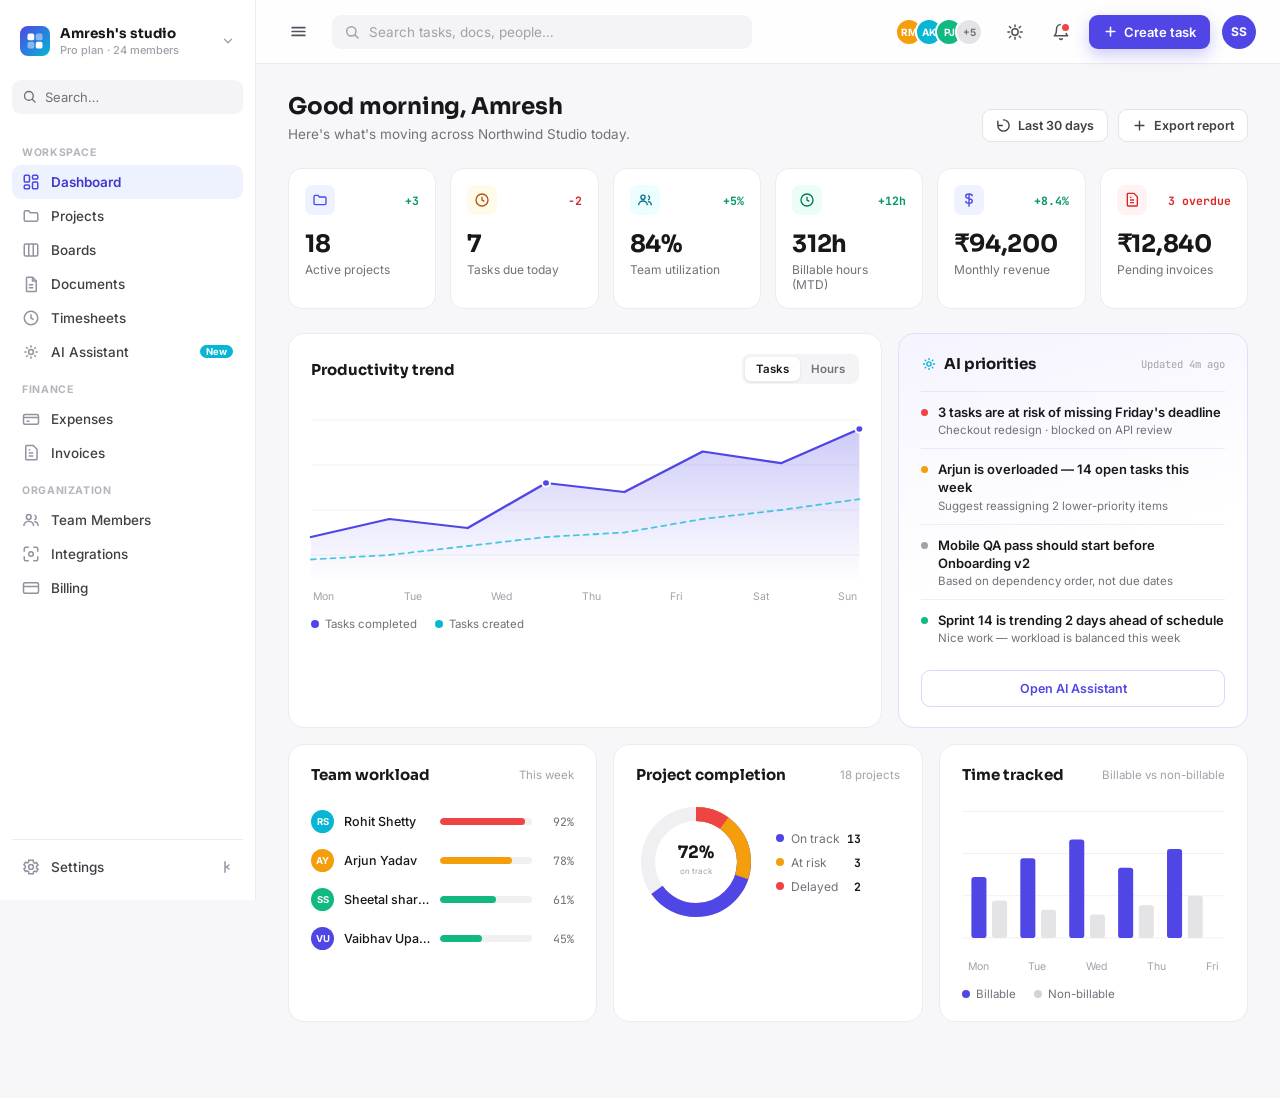
==== commit 41be11b2: "Updated AI Assistant dashboard UI" ====
--- a/index.html
+++ b/index.html
@@ -28,7 +28,7 @@
           </svg>
         </span>
         <span class="workspace-name">
-          Northwind Studio
+          Amresh's studio
           <small>Pro plan · 24 members</small>
         </span>
         <svg class="workspace-caret" width="14" height="14" viewBox="0 0 24 24" fill="none" stroke="currentColor" stroke-width="2.2" stroke-linecap="round"><path d="m6 9 6 6 6-6"/></svg>
@@ -37,7 +37,6 @@
       <button class="sidebar-search" id="searchTrigger">
         <svg width="15" height="15" viewBox="0 0 24 24" fill="none" stroke="currentColor" stroke-width="2.2" stroke-linecap="round"><circle cx="11" cy="11" r="7"/><path d="m21 21-4.3-4.3"/></svg>
         <span>Search…</span>
-        <kbd>⌘K</kbd>
       </button>
 
       <nav class="nav">
@@ -62,7 +61,7 @@
           <svg width="18" height="18" viewBox="0 0 24 24" fill="none" stroke="currentColor" stroke-width="2"><circle cx="12" cy="12" r="9"/><path d="M12 7v5l3.5 2"/></svg>
           <span>Timesheets</span>
         </a>
-        <a class="nav-link nav-link-ai" href="#" data-soon data-tip="AI Assistant">
+        <a class="nav-link" href="Ai.html" data-tip="AI Assistant">
           <svg width="18" height="18" viewBox="0 0 24 24" fill="none" stroke="currentColor" stroke-width="2" stroke-linejoin="round"><path d="M12 3v3M12 18v3M3 12h3M18 12h3M5.6 5.6l2.1 2.1M16.3 16.3l2.1 2.1M5.6 18.4l2.1-2.1M16.3 7.7l2.1-2.1"/><circle cx="12" cy="12" r="3.2"/></svg>
           <span>AI Assistant</span>
           <span class="nav-pill">New</span>
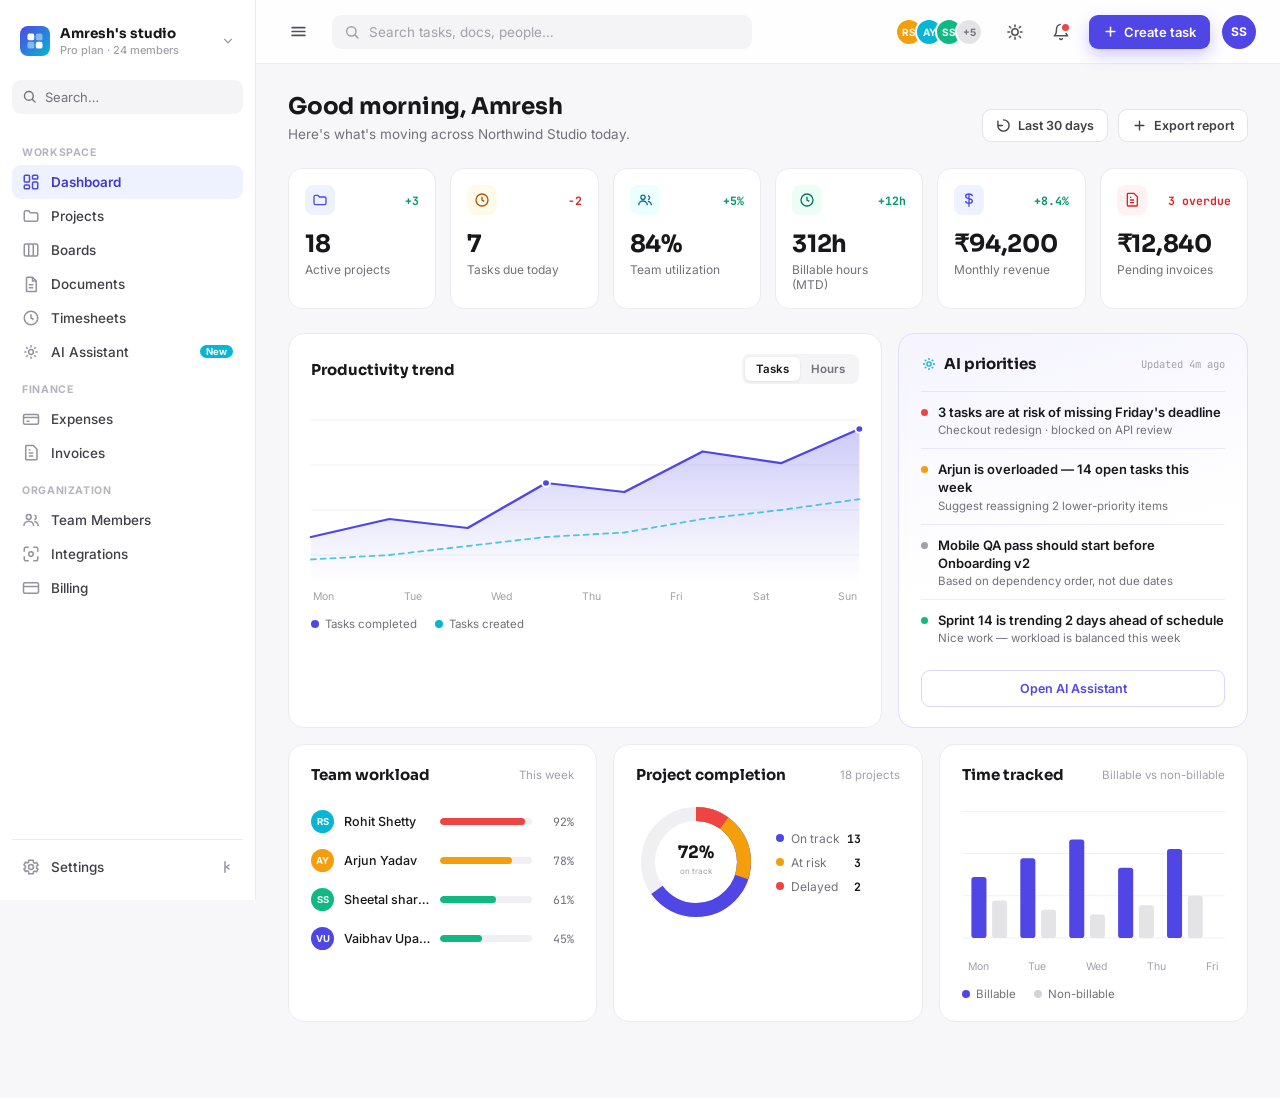
==== commit 1a3f98ad: "Updated AI Assistant dashboard UI" ====
--- a/index.html
+++ b/index.html
@@ -118,9 +118,9 @@
 
         <div class="topbar-right">
           <div class="presence-mini" title="8 teammates online">
-            <span class="presence-mini-avatar avatar-amber">RM</span>
-            <span class="presence-mini-avatar avatar-cyan">AK</span>
-            <span class="presence-mini-avatar avatar-emerald">PJ</span>
+            <span class="presence-mini-avatar avatar-amber">RS</span>
+            <span class="presence-mini-avatar avatar-cyan">AY</span>
+            <span class="presence-mini-avatar avatar-emerald">SS</span>
             <span class="presence-mini-avatar presence-mini-more">+5</span>
           </div>
 
